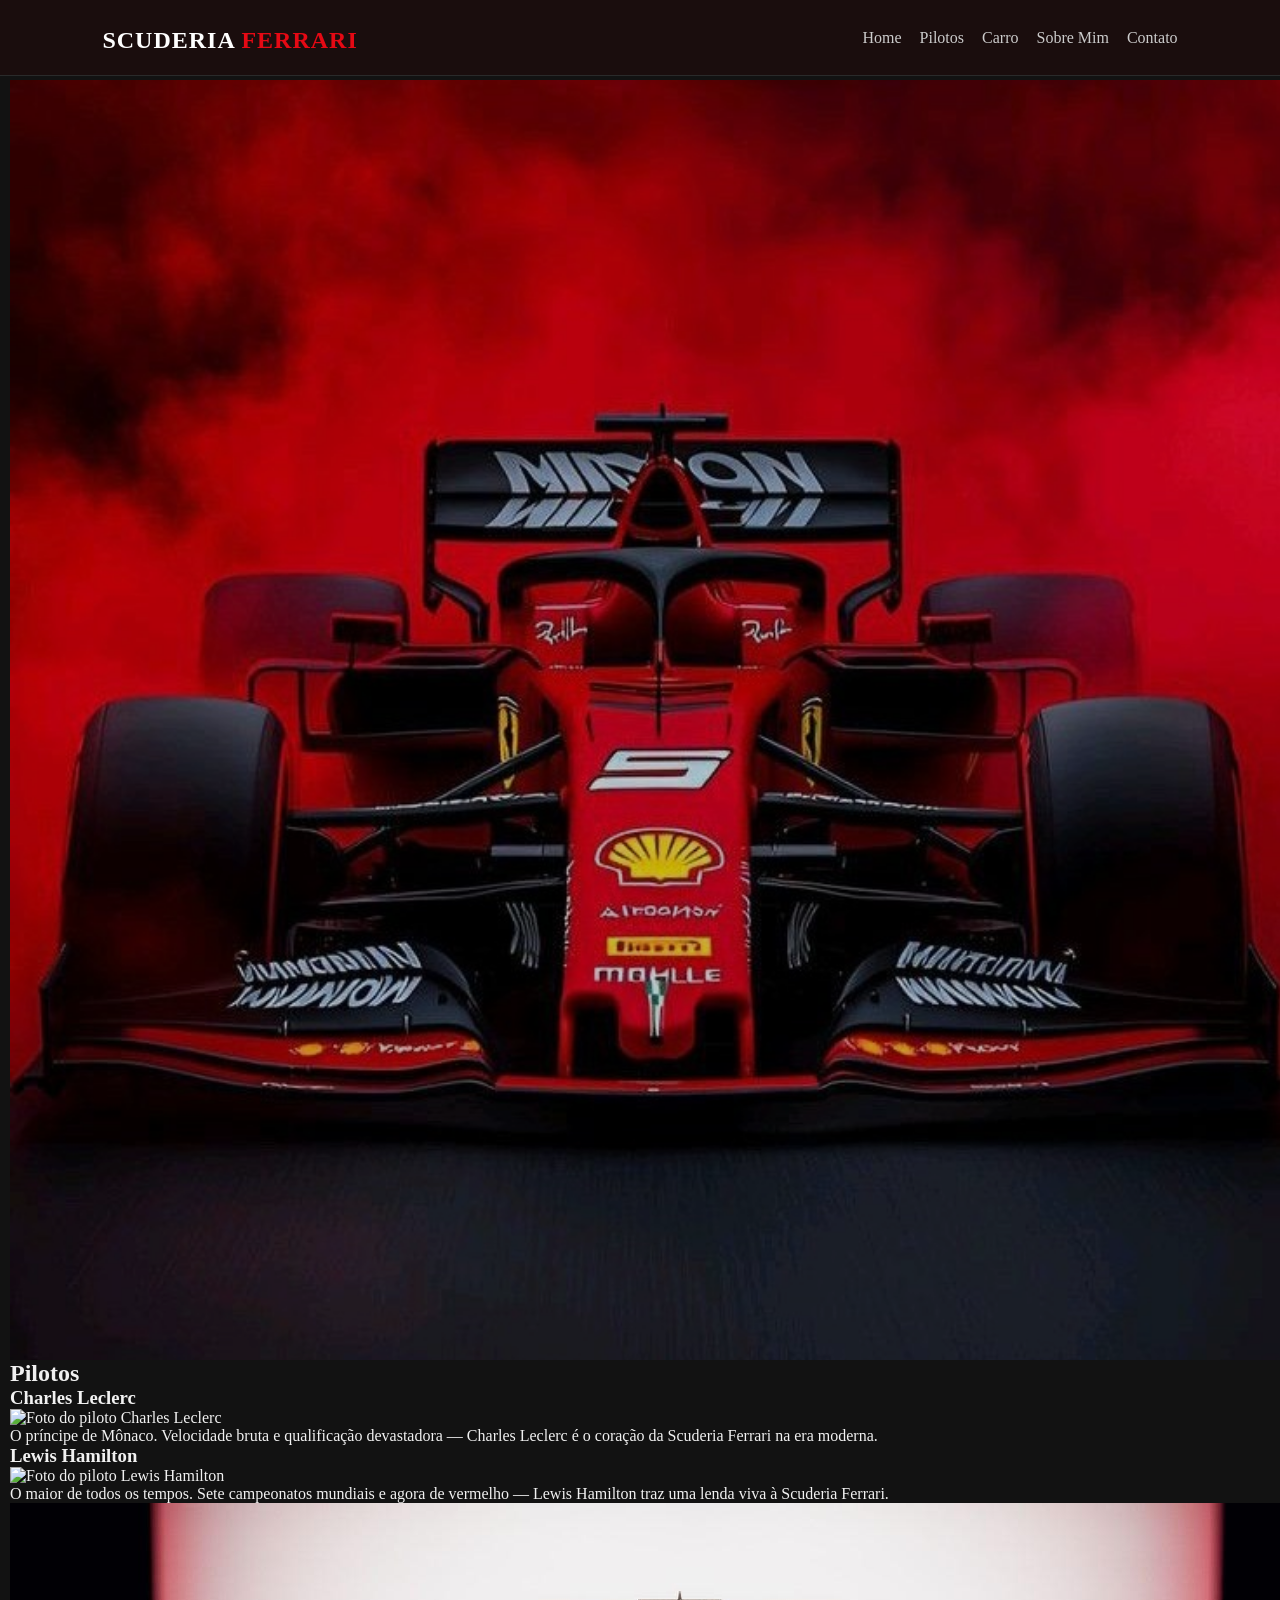
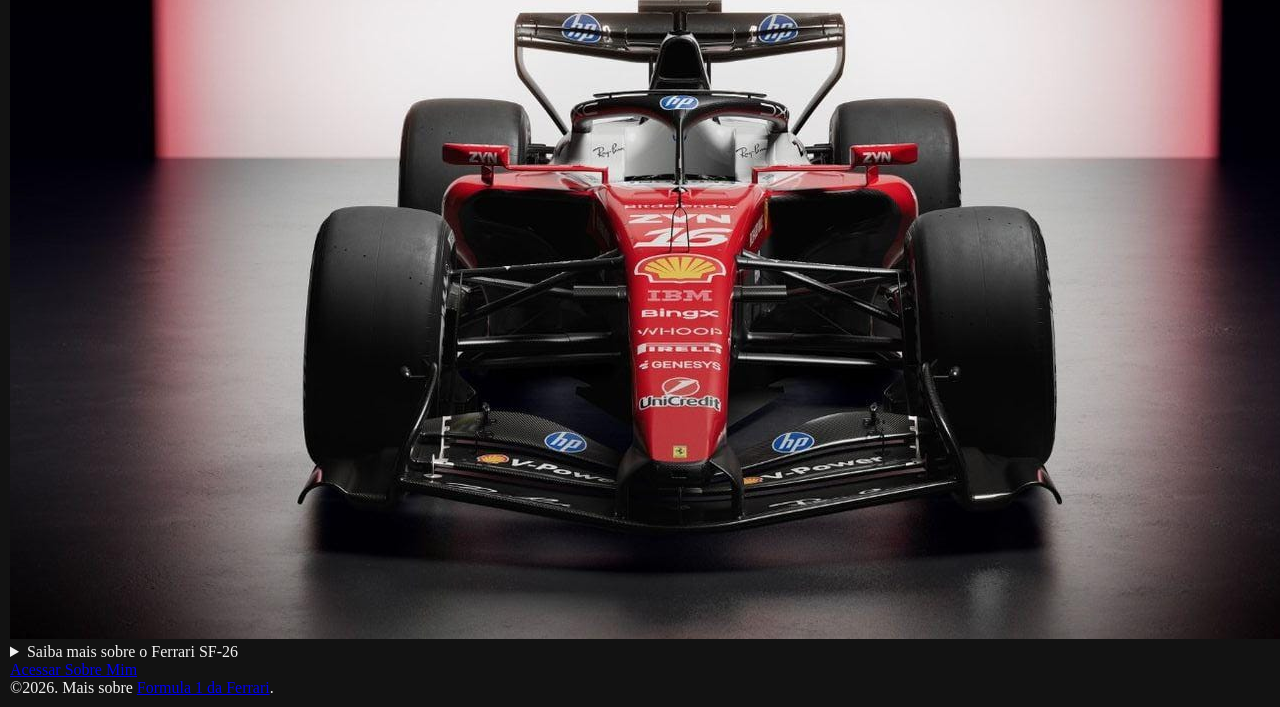
==== formula1.html @ da5e5fb4 "Modificacao do site" ====
<!doctype html>
<html lang="pt-BR">
  <head>
    <meta charset="UTF-8" />
    <meta name="viewport" content="width=device-width, initial-scale=1.0" />
    <title>Document</title>
    <link rel="stylesheet" href="css/formula1.css" />
  </head>
  <body>
    <header class="cabecalho">
      <h1><a href="#home">Scuderia <span>Ferrari</span></a></h1>
      <nav>
        <ul>
          <li><a href="#home">Home</a></li>
          <li><a href="#pilotos">Pilotos</a></li>
          <li><a href="#carros">Carro</a></li>
          <li><a href="#sobremim">Sobre Mim</a></li>
          <li><a href="#contato">Contato</a></li>
        </ul>
      </nav>
    </header>
    <main>
      <section>
        <div>
          <img class="fundo" src="img/formula1.1.jpg" alt="Carro de Formula 1" />
        </div>
      </section>

      <!--Pilotos-->
      <section id="pilotos" class="pilotos">
        <h2>Pilotos</h2>
        <div class="cartoes">
          <article class="imagem-leclerc">
            <h3>Charles Leclerc</h3>
            <div class="imagem">
              <img
                src="https://encrypted-tbn0.gstatic.com/images?q=tbn:ANd9GcQd-NwZJhmEZh3qUorU7AH2atCVchYpxUfhxE1GCTwKmQ&s=10"
                alt="Foto do piloto Charles Leclerc"
              />
            </div>
            O príncipe de Mônaco. Velocidade bruta e qualificação devastadora —
            Charles Leclerc é o coração da Scuderia Ferrari na era moderna.
          </article>
          <article class="imagem-hamilton">
            <h3>Lewis Hamilton</h3>
            <div class="imagem">
              <img
                src="https://encrypted-tbn0.gstatic.com/images?q=tbn:ANd9GcQjTmvlnV5s64yKafjnx7smWS7m5VfO9vGEkTtFbUllBQ&s=10"
                alt="Foto do piloto Lewis Hamilton"
              />
            </div>
            <p>
              O maior de todos os tempos. Sete campeonatos mundiais e agora de
              vermelho — Lewis Hamilton traz uma lenda viva à Scuderia Ferrari.
            </p>
          </article>
        </div>
      </section>
      <!--Carro-->
      <section id="carros" class="carro">
        <img src="img/carro.jpeg" alt="Carro de Fórmula 1 Ferrari SF-26" />
        <details>
          <summary>Saiba mais sobre o Ferrari SF-26</summary>
          <p>
            O SF-26 é fruto de uma das maiores revoluções regulamentares da história da F1. As regras trouxeram mudanças profundas tanto nos chassis e na aerodinâmica quanto na arquitetura da unidade de potência (motor).
          </p>
          <ul>
            <li><b>Aerodinâmica Ativa:</b> O carro conta com asas dianteiras e traseiras móveis operadas eletronicamente pelo piloto via comandos no volante. Esse sistema reduz a sustentação negativa (downforce) nas retas para aumentar a velocidade final e a reativa nas curvas.</li>
            <li><b>Suspensão:</b> A Ferrari adotou a configuração de suspensão Push-rod tanto na dianteira quanto na traseira para o SF-26, otimizando o fluxo de ar e a estabilidade.</li>
            <li><b>Unidade de Potência e Combustível:</b> Equipado com a motorização V6 turbo de 1,6 litro da Ferrari. A parte elétrica ganhou um peso muito maior no rendimento global (com o MGU-K fornecendo até 350 kW de potência eletrizada) e o carro utiliza combustíveis 100% sustentáveis.</li>
            <li><b>Dimensões e Peso:</b> O carro ficou ligeiramente mais leve (peso mínimo em torno de 770 kg com piloto e fluidos) e mais ágil que as gerações anteriores.</li>
          </ul>
        </details>
      </section>
      <div class="botao-sobremim"><a href="sobremim.html">Acessar Sobre Mim</a></div>
    </main>
    <!-- Rodapé -->
    <footer class="rodape">
      <p>&copy;2026. Mais sobre  <a href="https://www.formula1.com/en/teams/ferrari" target="_blank" title="Site da Formula1 Ferrari">Formula 1 da Ferrari</a>.</p>
    </footer>
  </body>
</html>
---- css/formula1.css ----
* {
  margin: 0;
  padding: 0;
  box-sizing: border-box;
}
html {
  background-color: #121212;
  color: #f1f1f1;
}
body {
  margin: 10px;
}
.cabecalho {
  background-color: rgba(28, 14, 14, 0.9);
  position: fixed;
  top: 0;
  left: 0;
  width: 100%;
  display: flex;
  justify-content: space-between;
  align-items: center;
  padding: 1.2rem 8%;
  backdrop-filter: blur(10px);
  z-index: 1000;
  border-bottom: 1px solid #2a2a2a;
}

.cabecalho h1 a {
  font-size: 1.5rem;
  font-weight: 700;
  color: #ffffff;
  text-decoration: none;
  text-transform: uppercase;
  letter-spacing: 1px;
  transition: all 0.3s ease;
}
.cabecalho span{
  color: #e50914;
}
.cabecalho h1 a:hover{
  color: #e4f805;
}
.cabecalho nav ul{
  display: flex;
  list-style: none;
  gap: 18px;
}
.cabecalho nav a{
  color: #cccccc;
  text-decoration: none;
  font-size: 500;
  font-size: 1rem;
  transition: all 0.3s ease;
}
.cabecalho a:hover{
  color: #e4f805;
}
main{
  margin-top: 80px;
}
.fundo {
  width: 100vw;
  height: 100vw;
  max-height: 500%;
  object-fit: cover;
  display: block;
  filter: brightness(0.8);
  
}
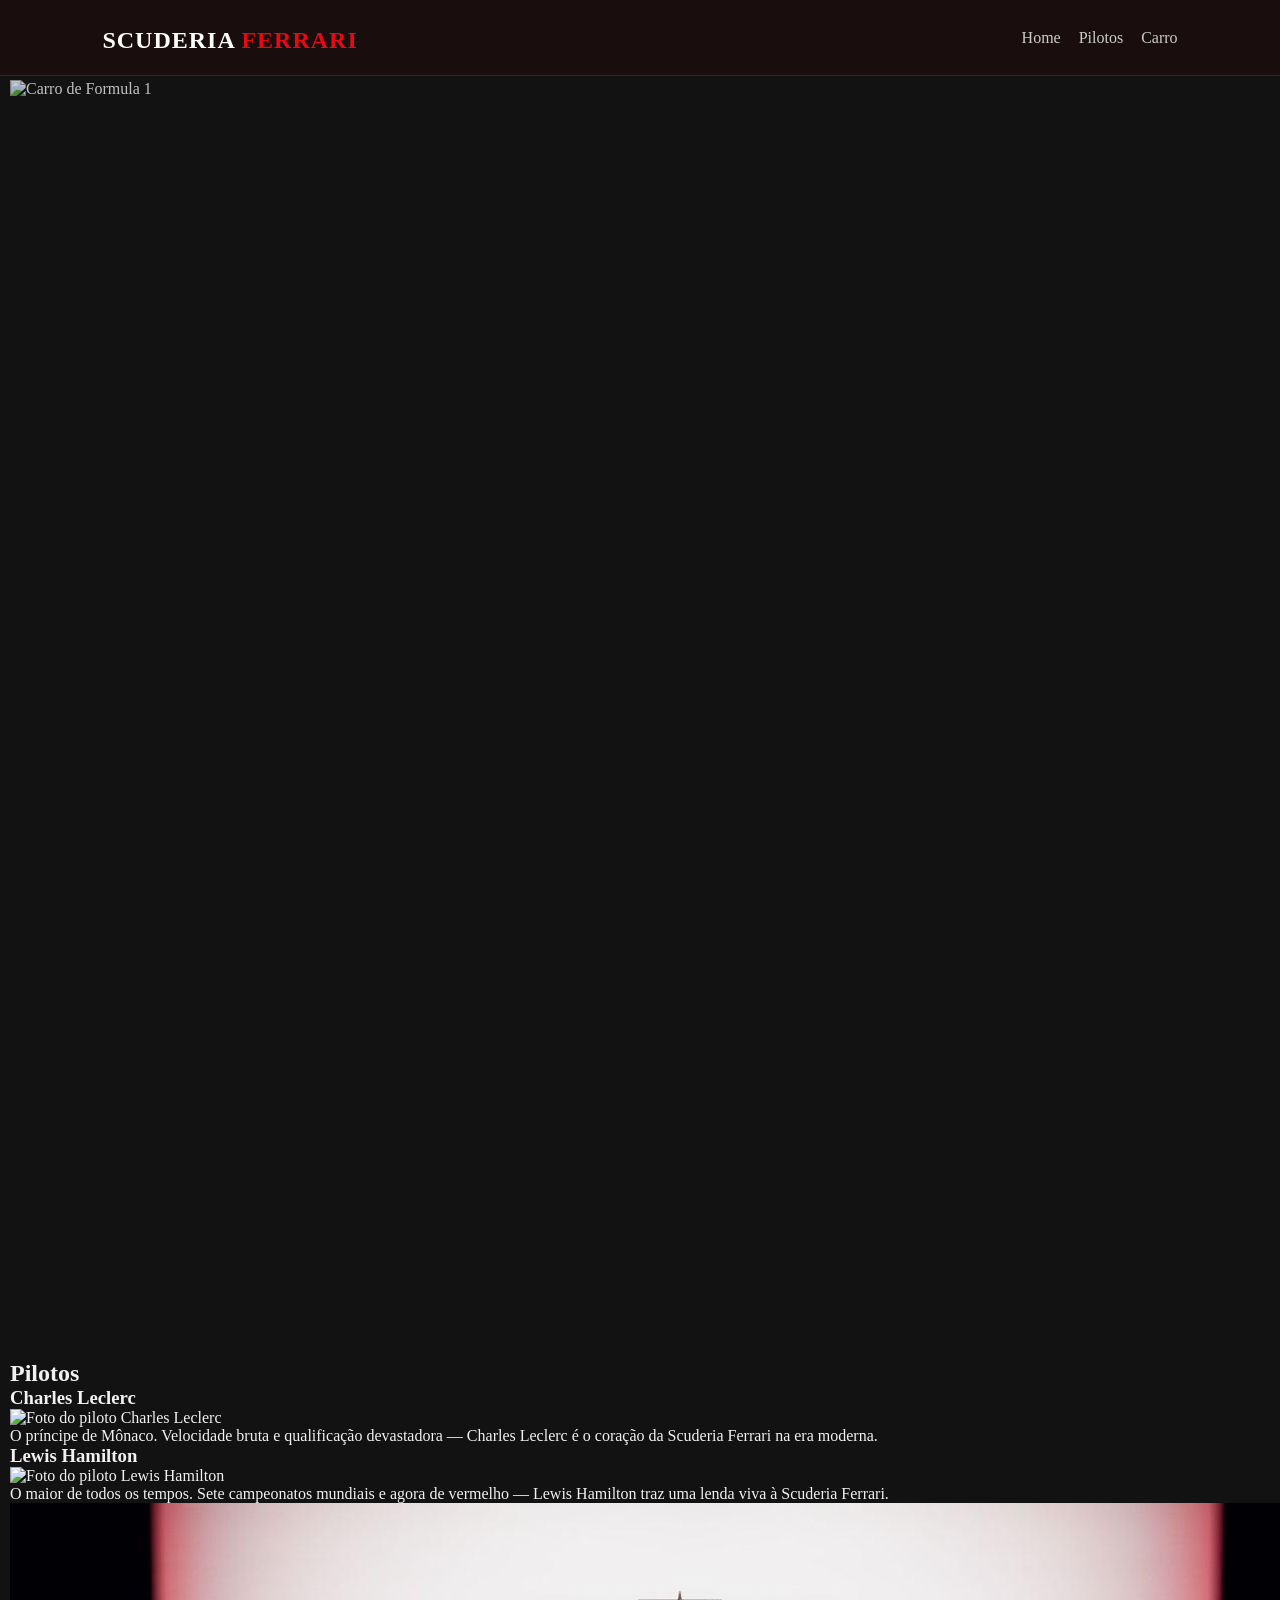
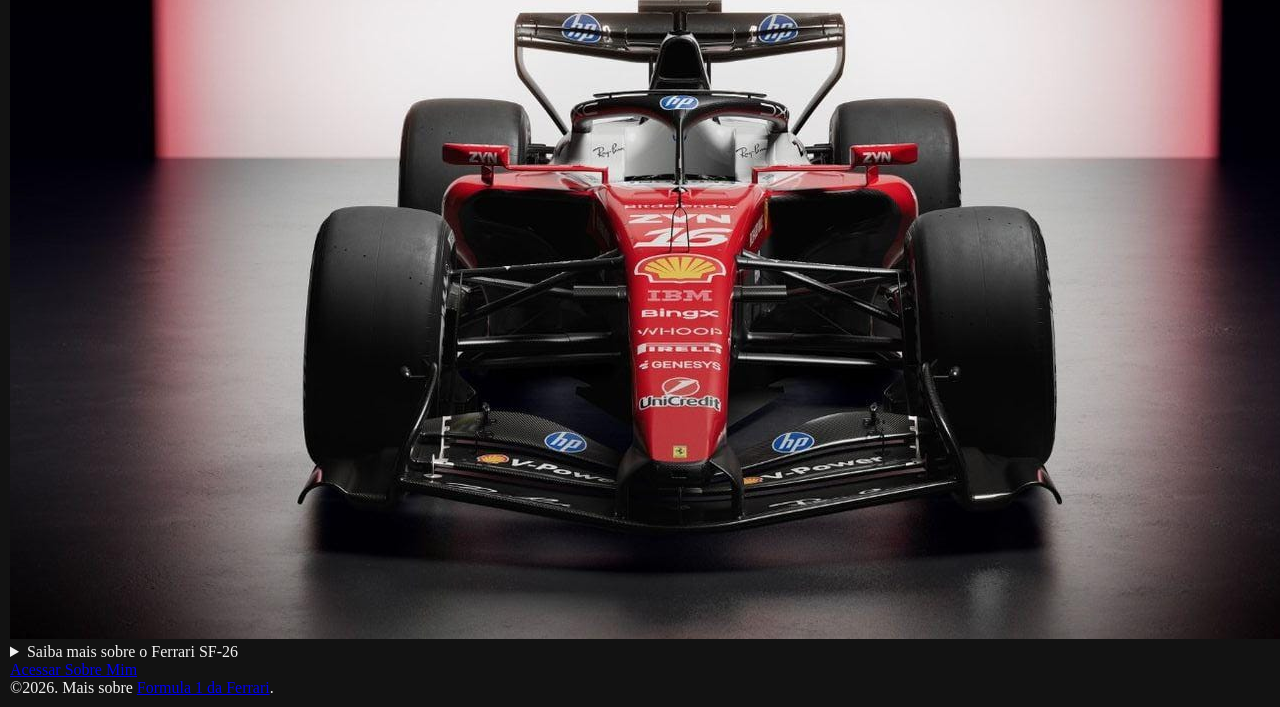
==== commit 51a5adf3: "Finalizacao Site Formula1" ====
--- a/formula1.html
+++ b/formula1.html
@@ -3,34 +3,33 @@
   <head>
     <meta charset="UTF-8" />
     <meta name="viewport" content="width=device-width, initial-scale=1.0" />
-    <title>Document</title>
+    <title>Formula1</title>
     <link rel="stylesheet" href="css/formula1.css" />
   </head>
   <body>
     <header class="cabecalho">
-      <h1><a href="#home">Scuderia <span>Ferrari</span></a></h1>
+      <h1>
+        <a href="#home">Scuderia <span>Ferrari</span></a>
+      </h1>
       <nav>
         <ul>
           <li><a href="#home">Home</a></li>
           <li><a href="#pilotos">Pilotos</a></li>
           <li><a href="#carros">Carro</a></li>
-          <li><a href="#sobremim">Sobre Mim</a></li>
-          <li><a href="#contato">Contato</a></li>
+
         </ul>
       </nav>
     </header>
     <main>
-      <section>
-        <div>
-          <img class="fundo" src="img/formula1.1.jpg" alt="Carro de Formula 1" />
-        </div>
+      <section class="banner">
+        <img class="fundo" src="https://cdn-1.motorsport.com/images/amp/Yv85rzE0/s1000/ferrari-sf-23-1.jpg" alt="Carro de Formula 1" />
       </section>
 
       <!--Pilotos-->
       <section id="pilotos" class="pilotos">
         <h2>Pilotos</h2>
         <div class="cartoes">
-          <article class="imagem-leclerc">
+          <article class="imagem-leclerc revelar">
             <h3>Charles Leclerc</h3>
             <div class="imagem">
               <img
@@ -41,7 +40,7 @@
             O príncipe de Mônaco. Velocidade bruta e qualificação devastadora —
             Charles Leclerc é o coração da Scuderia Ferrari na era moderna.
           </article>
-          <article class="imagem-hamilton">
+          <article class="imagem-hamilton revelar">
             <h3>Lewis Hamilton</h3>
             <div class="imagem">
               <img
@@ -62,21 +61,54 @@
         <details>
           <summary>Saiba mais sobre o Ferrari SF-26</summary>
           <p>
-            O SF-26 é fruto de uma das maiores revoluções regulamentares da história da F1. As regras trouxeram mudanças profundas tanto nos chassis e na aerodinâmica quanto na arquitetura da unidade de potência (motor).
+            O SF-26 é fruto de uma das maiores revoluções regulamentares da
+            história da F1. As regras trouxeram mudanças profundas tanto nos
+            chassis e na aerodinâmica quanto na arquitetura da unidade de
+            potência (motor).
           </p>
           <ul>
-            <li><b>Aerodinâmica Ativa:</b> O carro conta com asas dianteiras e traseiras móveis operadas eletronicamente pelo piloto via comandos no volante. Esse sistema reduz a sustentação negativa (downforce) nas retas para aumentar a velocidade final e a reativa nas curvas.</li>
-            <li><b>Suspensão:</b> A Ferrari adotou a configuração de suspensão Push-rod tanto na dianteira quanto na traseira para o SF-26, otimizando o fluxo de ar e a estabilidade.</li>
-            <li><b>Unidade de Potência e Combustível:</b> Equipado com a motorização V6 turbo de 1,6 litro da Ferrari. A parte elétrica ganhou um peso muito maior no rendimento global (com o MGU-K fornecendo até 350 kW de potência eletrizada) e o carro utiliza combustíveis 100% sustentáveis.</li>
-            <li><b>Dimensões e Peso:</b> O carro ficou ligeiramente mais leve (peso mínimo em torno de 770 kg com piloto e fluidos) e mais ágil que as gerações anteriores.</li>
+            <li>
+              <b>Aerodinâmica Ativa:</b> O carro conta com asas dianteiras e
+              traseiras móveis operadas eletronicamente pelo piloto via comandos
+              no volante. Esse sistema reduz a sustentação negativa (downforce)
+              nas retas para aumentar a velocidade final e a reativa nas curvas.
+            </li>
+            <li>
+              <b>Suspensão:</b> A Ferrari adotou a configuração de suspensão
+              Push-rod tanto na dianteira quanto na traseira para o SF-26,
+              otimizando o fluxo de ar e a estabilidade.
+            </li>
+            <li>
+              <b>Unidade de Potência e Combustível:</b> Equipado com a
+              motorização V6 turbo de 1,6 litro da Ferrari. A parte elétrica
+              ganhou um peso muito maior no rendimento global (com o MGU-K
+              fornecendo até 350 kW de potência eletrizada) e o carro utiliza
+              combustíveis 100% sustentáveis.
+            </li>
+            <li>
+              <b>Dimensões e Peso:</b> O carro ficou ligeiramente mais leve
+              (peso mínimo em torno de 770 kg com piloto e fluidos) e mais ágil
+              que as gerações anteriores.
+            </li>
           </ul>
         </details>
       </section>
-      <div class="botao-sobremim"><a href="sobremim.html">Acessar Sobre Mim</a></div>
+      <div class="botao-sobremim">
+        <a href="sobremim.html">Acessar Sobre Mim</a>
+      </div>
     </main>
     <!-- Rodapé -->
     <footer class="rodape">
-      <p>&copy;2026. Mais sobre  <a href="https://www.formula1.com/en/teams/ferrari" target="_blank" title="Site da Formula1 Ferrari">Formula 1 da Ferrari</a>.</p>
+      <p>
+        &copy;2026. Mais sobre
+        <a
+          href="https://www.formula1.com/en/teams/ferrari"
+          target="_blank"
+          title="Site da Formula1 Ferrari"
+          >Formula 1 da Ferrari</a
+        >.
+      </p>
     </footer>
+    <script src="script.js"></script>
   </body>
 </html>
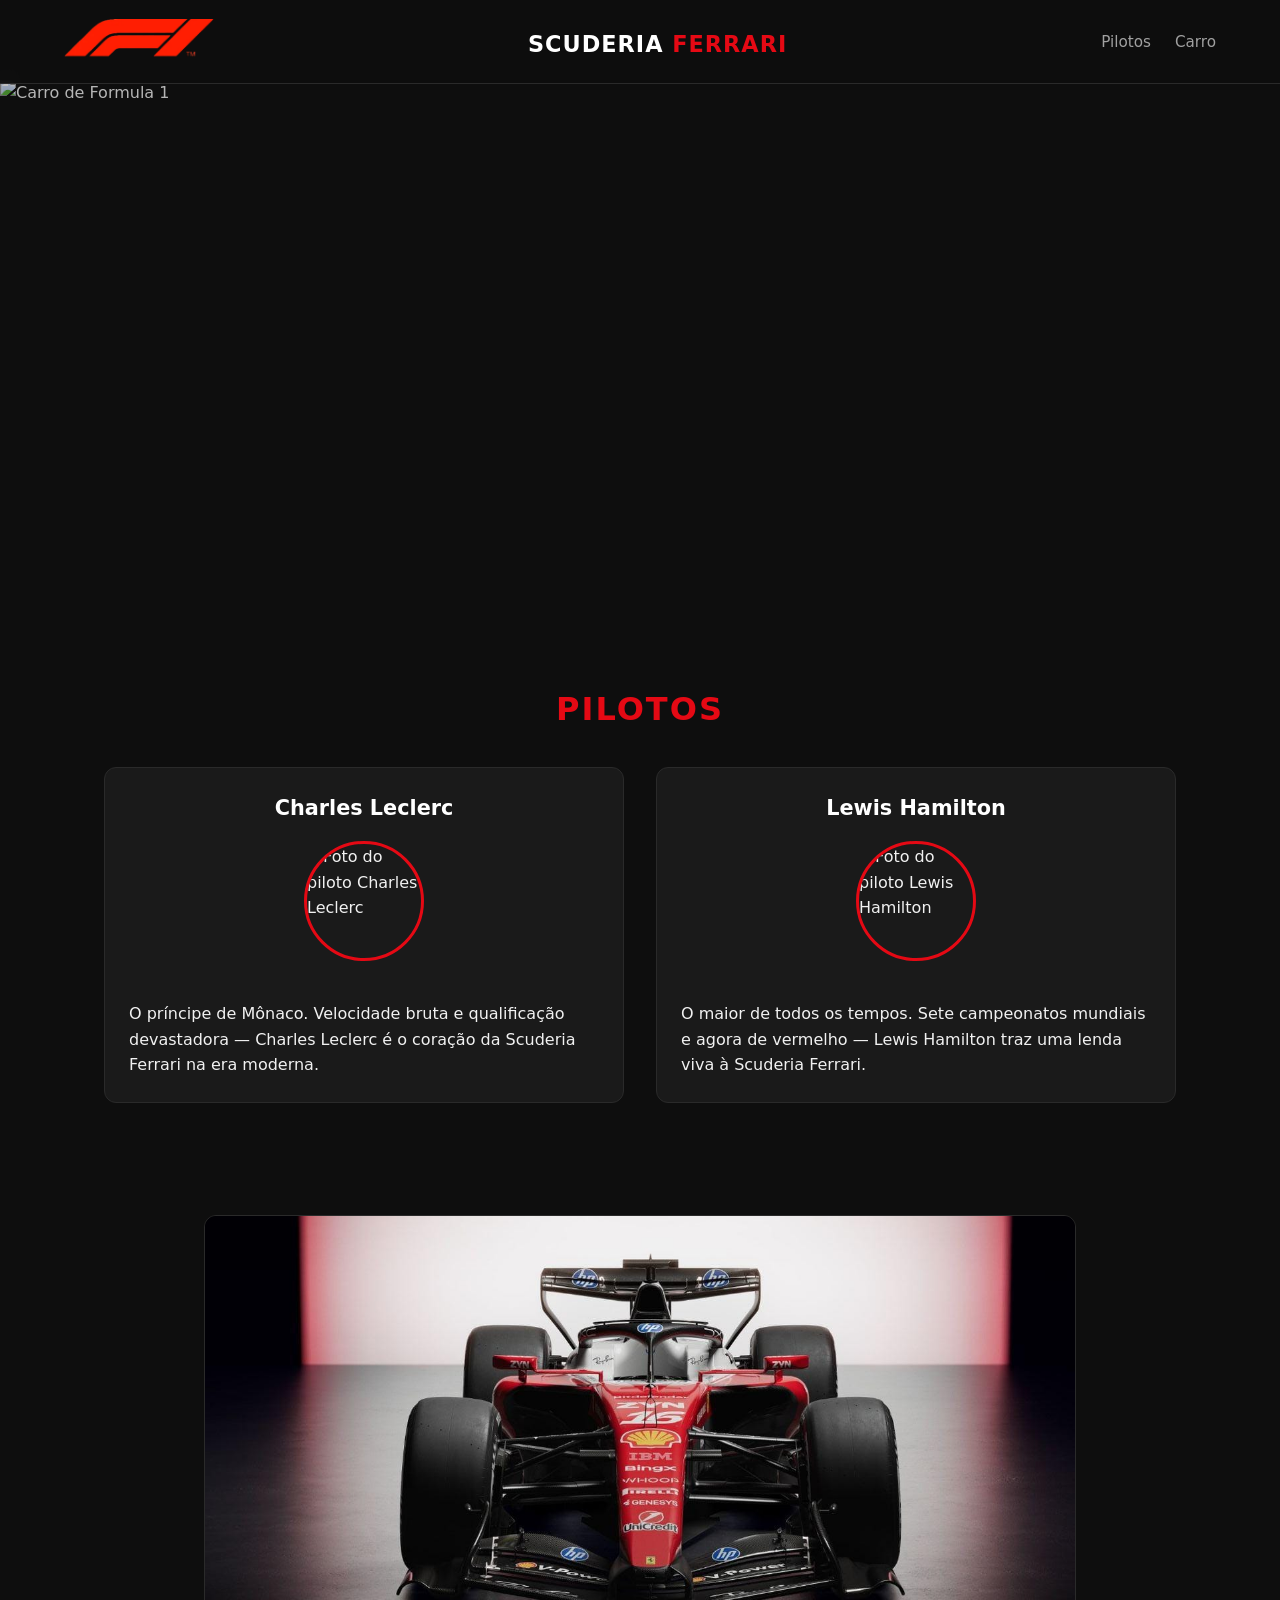
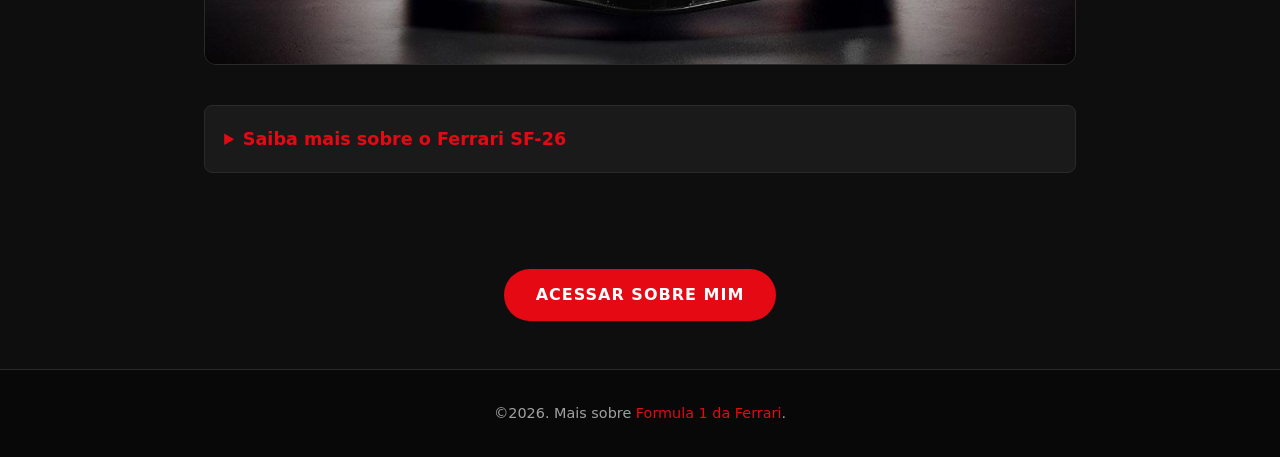
==== commit c4fe186c: "adicionando  area de feedback e a logo - correcao de código" ====
--- a/formula1.html
+++ b/formula1.html
@@ -8,21 +8,25 @@
   </head>
   <body>
     <header class="cabecalho">
+      <img src="img/logof1.png" alt="Logo da formula 1" loading="lazy" />
       <h1>
         <a href="#home">Scuderia <span>Ferrari</span></a>
       </h1>
       <nav>
         <ul>
-          <li><a href="#home">Home</a></li>
           <li><a href="#pilotos">Pilotos</a></li>
           <li><a href="#carros">Carro</a></li>
-
         </ul>
       </nav>
     </header>
-    <main>
+    <main id="home">
       <section class="banner">
-        <img class="fundo" src="https://cdn-1.motorsport.com/images/amp/Yv85rzE0/s1000/ferrari-sf-23-1.jpg" alt="Carro de Formula 1" />
+        <img
+          class="fundo"
+          src="https://cdn-1.motorsport.com/images/amp/Yv85rzE0/s1000/ferrari-sf-23-1.jpg"
+          alt="Carro de Formula 1"
+          loading="lazy"
+        />
       </section>
 
       <!--Pilotos-->
@@ -35,6 +39,7 @@
               <img
                 src="https://encrypted-tbn0.gstatic.com/images?q=tbn:ANd9GcQd-NwZJhmEZh3qUorU7AH2atCVchYpxUfhxE1GCTwKmQ&s=10"
                 alt="Foto do piloto Charles Leclerc"
+                loading="lazy"
               />
             </div>
             O príncipe de Mônaco. Velocidade bruta e qualificação devastadora —
@@ -46,6 +51,7 @@
               <img
                 src="https://encrypted-tbn0.gstatic.com/images?q=tbn:ANd9GcQjTmvlnV5s64yKafjnx7smWS7m5VfO9vGEkTtFbUllBQ&s=10"
                 alt="Foto do piloto Lewis Hamilton"
+                loading="lazy"
               />
             </div>
             <p>
--- a/css/formula1.css
+++ b/css/formula1.css
@@ -3,67 +3,304 @@
   padding: 0;
   box-sizing: border-box;
 }
+:root {
+  --cor-fundo: #0e0e0e;
+  --cor-card: #1a1a1a;
+  --cor-texto: #f1f1f1;
+  --cor-texto-mutado: #a0a0a0;
+  --cor-vermelho-ferrari: #e50914;
+  --cor-amarelo-destaque: #e4f805;
+  --cor-borda: #2a2a2a;
+  --fonte-principal: "Segoe UI", system-ui, -apple-system, sans-serif;
+}
 html {
-  background-color: #121212;
-  color: #f1f1f1;
-}
+  scroll-behavior: smooth;
+  background-color: var(--cor-fundo);
+  color: var(--cor-texto);
+  font-family: var(--fonte-principal);
+}
+
 body {
-  margin: 10px;
+  line-height: 1.6;
+  padding-top: 80px;
+}
+
+/* Estado inicial (oculto e levemente deslocado para baixo) */
+.revelar {
+  opacity: 0;
+  transform: translateY(40px);
+  transition:
+    opacity 0.8s cubic-bezier(0.25, 1, 0.5, 1),
+    transform 0.8s cubic-bezier(0.25, 1, 0.5, 1);
+  will-change: opacity, transform;
+}
+
+/* Estado ativo (ativado via JS ao rolar a tela) */
+.revelar.revelado {
+  opacity: 1;
+  transform: translateY(0);
+}
+
+/* Efeito em cascata (delay) para cartões lado a lado */
+.cartoes article:nth-child(1) {
+  transition-delay: 0.1s;
+}
+.cartoes article:nth-child(2) {
+  transition-delay: 0.3s;
 }
 .cabecalho {
-  background-color: rgba(28, 14, 14, 0.9);
+  display: flex;
+  justify-content: space-between;
+  align-items: center;
   position: fixed;
   top: 0;
   left: 0;
   width: 100%;
-  display: flex;
-  justify-content: space-between;
-  align-items: center;
-  padding: 1.2rem 8%;
+  padding: 1rem 5%;
+  background-color: rgba(14, 14, 14, 0.95);
   backdrop-filter: blur(10px);
   z-index: 1000;
-  border-bottom: 1px solid #2a2a2a;
-}
-
+  border-bottom: 1px solid var(--cor-borda);
+}
+.cabecalho img {
+  max-height: 45px;
+  width: auto;
+  object-fit: contain;
+}
 .cabecalho h1 a {
-  font-size: 1.5rem;
-  font-weight: 700;
+  font-size: 1.4rem;
+  font-weight: 800;
   color: #ffffff;
   text-decoration: none;
   text-transform: uppercase;
   letter-spacing: 1px;
-  transition: all 0.3s ease;
-}
-.cabecalho span{
-  color: #e50914;
-}
-.cabecalho h1 a:hover{
-  color: #e4f805;
-}
-.cabecalho nav ul{
+  transition: color 0.3s ease;
+}
+.cabecalho span {
+  color: var(--cor-vermelho-ferrari);
+}
+
+.cabecalho h1 a:hover {
+  color: var(--cor-amarelo-destaque);
+}
+.cabecalho nav ul {
   display: flex;
   list-style: none;
-  gap: 18px;
-}
-.cabecalho nav a{
-  color: #cccccc;
+  gap: 1.5rem;
+}
+
+.cabecalho nav a {
+  color: var(--cor-texto-mutado);
   text-decoration: none;
-  font-size: 500;
-  font-size: 1rem;
-  transition: all 0.3s ease;
-}
-.cabecalho a:hover{
-  color: #e4f805;
-}
-main{
-  margin-top: 80px;
-}
+  font-weight: 500;
+  font-size: 0.95rem;
+  transition: color 0.3s ease;
+}
+
+.cabecalho nav a:hover {
+  color: var(--cor-amarelo-destaque);
+}
+
+/*banner*/
+.banner {
+  width: 100%;
+  height: 60vh;
+  position: relative;
+  overflow: hidden;
+}
+
 .fundo {
-  width: 100vw;
-  height: 100vw;
-  max-height: 500%;
+  width: 100%;
+  height: 100%;
   object-fit: cover;
   display: block;
-  filter: brightness(0.8);
+  filter: brightness(0.75);
+}
+
+.pilotos {
+  padding: 4rem 5%;
+  max-width: 1200px;
+  margin: 0 auto;
+}
+
+.pilotos h2 {
+  font-size: 2rem;
+  text-transform: uppercase;
+  letter-spacing: 2px;
+  margin-bottom: 2rem;
+  text-align: center;
+  color: var(--cor-vermelho-ferrari);
+}
+
+.cartoes {
+  display: grid;
+  grid-template-columns: repeat(auto-fit, minmax(280px, 1fr));
+  gap: 2rem;
+}
+.cartoes article {
+  background-color: var(--cor-card);
+  border: 1px solid var(--cor-borda);
+  border-radius: 12px;
+  padding: 1.5rem;
+  display: flex;
+  flex-direction: column;
+  gap: 1rem;
+  transition:
+    transform 0.3s ease,
+    border-color 0.3s ease;
+}
+
+.cartoes article:hover {
+  transform: translateY(-5px);
+  border-color: var(--cor-vermelho-ferrari);
+}
+
+.cartoes h3 {
+  display: flex;
+  flex-direction: column;
+  align-items: center;
+  font-size: 1.3rem;
+  color: #ffffff;
+}
+
+.cartoes .imagem {
+  width: 120px;
+  height: 120px;
+  margin: 0 auto 1.5rem;
+  border-radius: 50%;
+  overflow: hidden;
+  border: 3px solid #e50914;
+}
+.cartoes .imagem img {
+  width: 100%;
+  height: 100%;
+  object-fit: cover;
+}
+.carro {
+  padding: 3rem 5%;
+  max-width: 1000px;
+  margin: 0 auto;
+}
+
+.carro > img {
+  width: 100%;
+  max-height: 450px;
+  object-fit: cover;
+  border-radius: 12px;
+  margin-bottom: 2rem;
+  border: 1px solid var(--cor-borda);
+}
+
+details {
+  background-color: var(--cor-card);
+  border: 1px solid var(--cor-borda);
+  border-radius: 8px;
+  padding: 1.2rem;
+  cursor: pointer;
   
-}+}
+details:hover {
+  transition:
+    background-color 0.3s ease,
+    transform 0.2s ease;
+    
+}
+summary {
+  font-weight: bold;
+  font-size: 1.1rem;
+  color: var(--cor-vermelho-ferrari);
+  outline: none;
+}
+summary:hover {
+  color: var(--cor-amarelo-destaque);
+  transform: scale(1.05);
+  
+}
+details p {
+  margin: 1rem 0;
+  color: var(--cor-texto-mutado);
+}
+
+details ul {
+  list-style: none;
+  display: flex;
+  flex-direction: column;
+  gap: 1rem;
+}
+
+details li b {
+  color: #ffffff;
+}
+
+.botao-sobremim {
+  text-align: center;
+  margin: 3rem 0;
+}
+
+.botao-sobremim a {
+  display: inline-block;
+  padding: 0.8rem 2rem;
+  background-color: var(--cor-vermelho-ferrari);
+  color: #ffffff;
+  text-decoration: none;
+  font-weight: 700;
+  border-radius: 30px;
+  text-transform: uppercase;
+  letter-spacing: 1px;
+  transition:
+    background-color 0.3s ease,
+    transform 0.2s ease;
+}
+
+.botao-sobremim a:hover {
+  color: #e4f805;
+  background-color: #b30009;
+  transform: scale(1.05);
+  transform: translateY(-3px);
+  box-shadow: 0 5px 15px rgb(42, 9, 10);
+  transform: translateY(-3px);
+  box-shadow: 0 5px 15px rgba(229, 9, 20, 0.4);
+}
+.rodape {
+  text-align: center;
+  padding: 2rem 5%;
+  border-top: 1px solid var(--cor-borda);
+  background-color: #080808;
+  color: var(--cor-texto-mutado);
+  font-size: 0.9rem;
+}
+
+.rodape a {
+  color: var(--cor-vermelho-ferrari);
+  text-decoration: none;
+}
+
+.rodape a:hover {
+  text-decoration: underline;
+}
+/*Responsividade*/
+@media (max-width: 768px) {
+  body {
+    padding-top: 110px;
+  }
+
+  .cabecalho {
+    flex-direction: column;
+    gap: 0.8rem;
+    padding: 0.8rem 2%;
+  }
+
+  .cabecalho nav ul {
+    gap: 1rem;
+    flex-wrap: wrap;
+    justify-content: center;
+  }
+
+  .banner {
+    height: 40vh;
+  }
+
+  .pilotos {
+    padding: 2rem 5%;
+  }
+}
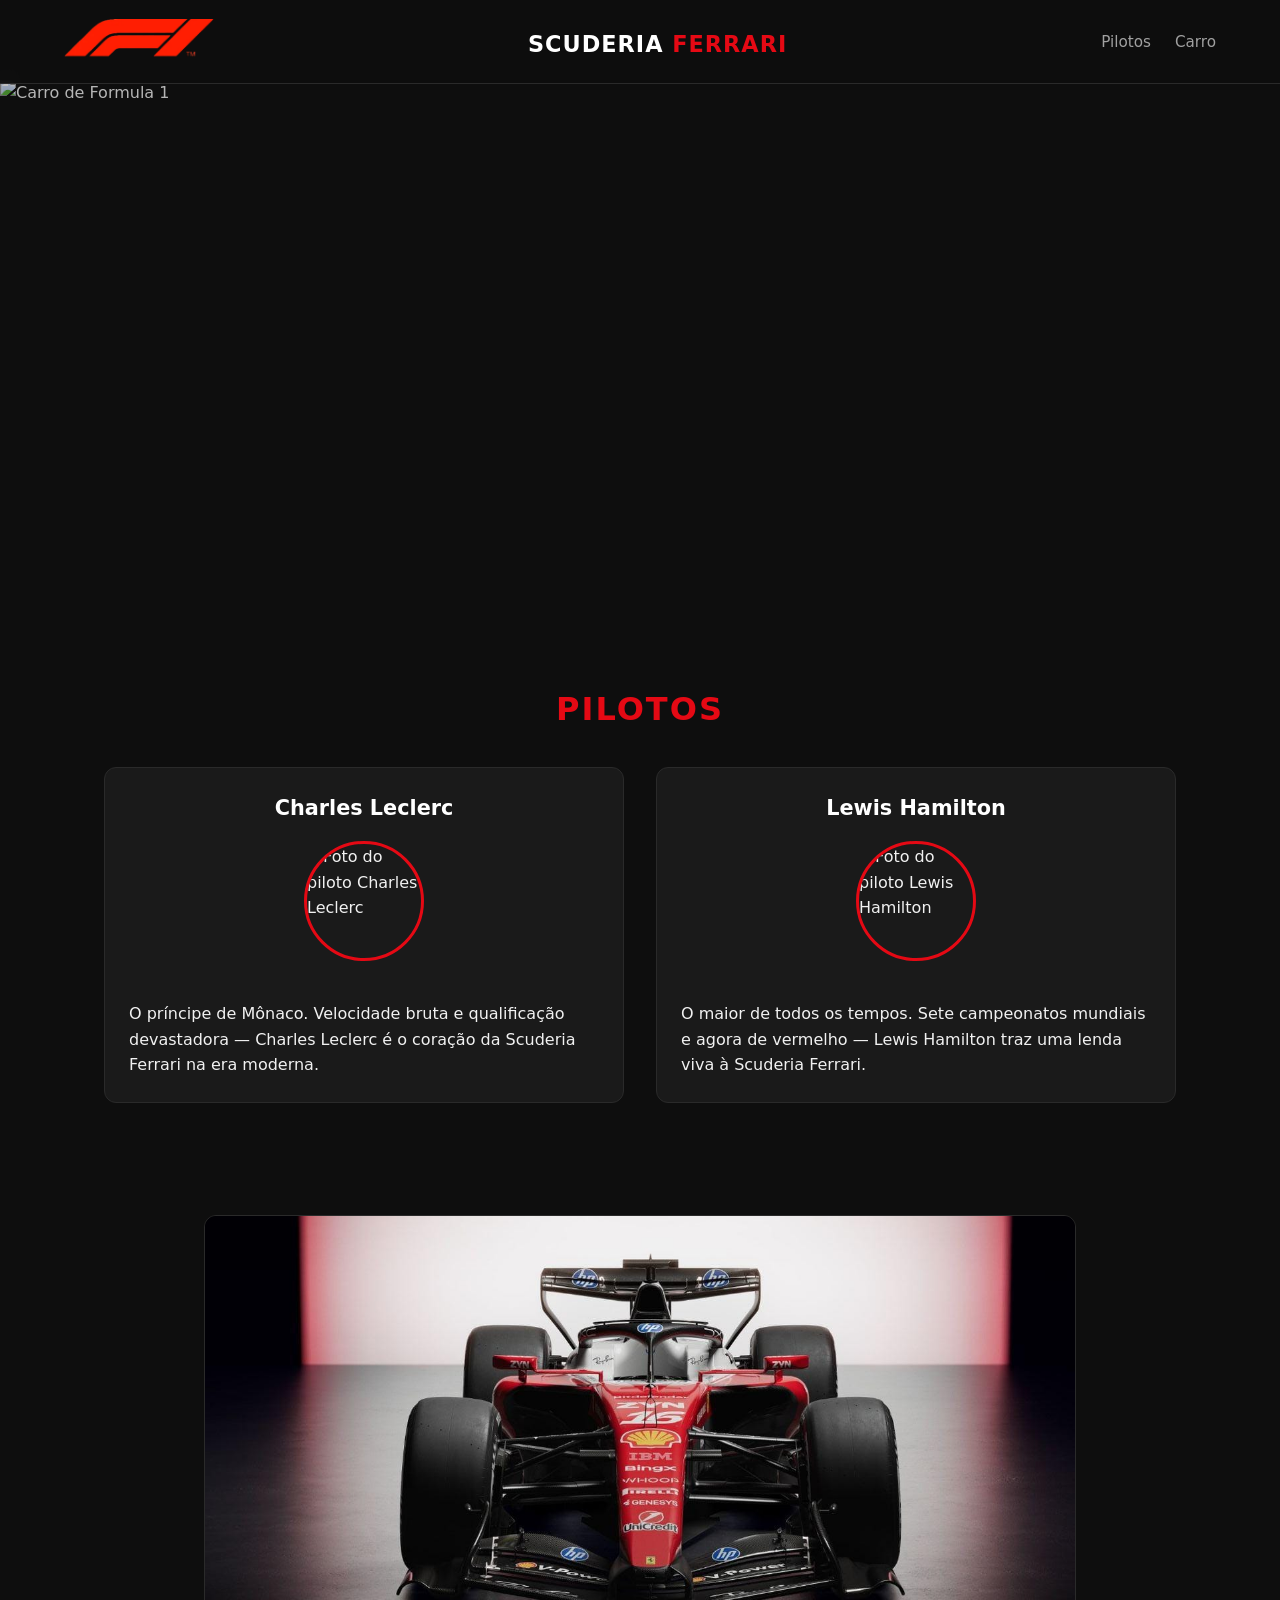
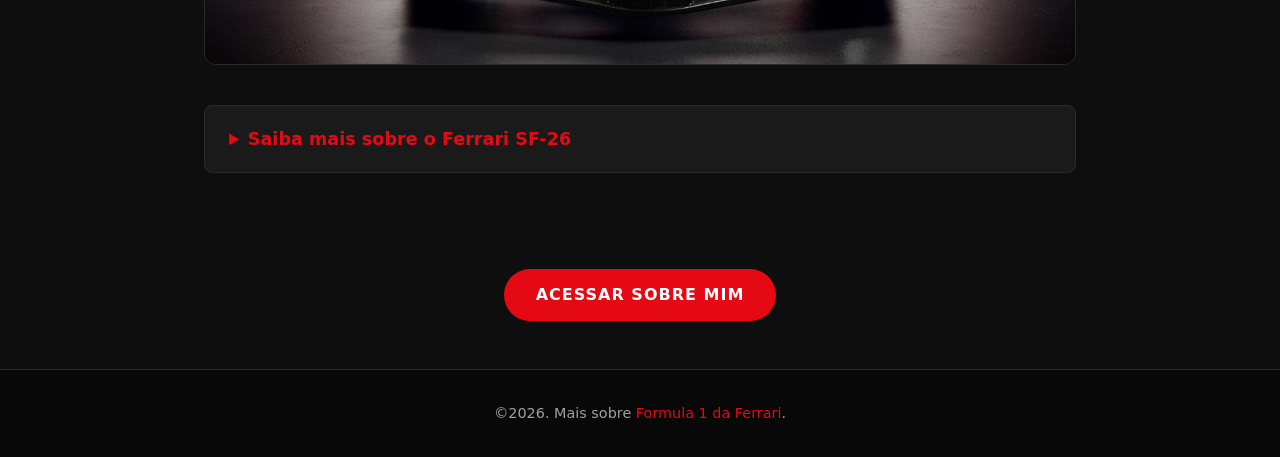
==== commit d4e7004e: "atualizacao animacoes" ====
--- a/formula1.html
+++ b/formula1.html
@@ -64,7 +64,7 @@
       <!--Carro-->
       <section id="carros" class="carro">
         <img src="img/carro.jpeg" alt="Carro de Fórmula 1 Ferrari SF-26" />
-        <details>
+        <details class="saibamais">
           <summary>Saiba mais sobre o Ferrari SF-26</summary>
           <p>
             O SF-26 é fruto de uma das maiores revoluções regulamentares da
--- a/css/formula1.css
+++ b/css/formula1.css
@@ -67,6 +67,10 @@
   width: auto;
   object-fit: contain;
 }
+.cabecalho img:hover {
+  transform: translateY(-5px);
+  border-color: var(--cor-vermelho-ferrari);
+}
 .cabecalho h1 a {
   font-size: 1.4rem;
   font-weight: 800;
@@ -82,6 +86,7 @@
 
 .cabecalho h1 a:hover {
   color: var(--cor-amarelo-destaque);
+  
 }
 .cabecalho nav ul {
   display: flex;
@@ -190,45 +195,45 @@
   margin-bottom: 2rem;
   border: 1px solid var(--cor-borda);
 }
-
-details {
+.saibamais {
   background-color: var(--cor-card);
   border: 1px solid var(--cor-borda);
   border-radius: 8px;
   padding: 1.2rem;
   cursor: pointer;
-  
-}
-details:hover {
   transition:
-    background-color 0.3s ease,
-    transform 0.2s ease;
-    
+    transform 0.3s ease,
+    border-color 0.3s ease;
+}
+.saibamais:hover {
+  transition: background-color 0.3s ease;
+  transform: translateY(-5px);
+  border-color: var(--cor-vermelho-ferrari);
 }
 summary {
   font-weight: bold;
   font-size: 1.1rem;
   color: var(--cor-vermelho-ferrari);
   outline: none;
+  padding-left:5px ;
 }
 summary:hover {
   color: var(--cor-amarelo-destaque);
   transform: scale(1.05);
-  
-}
-details p {
+}
+.saibamais p {
   margin: 1rem 0;
   color: var(--cor-texto-mutado);
 }
 
-details ul {
+.saibamais ul {
   list-style: none;
   display: flex;
   flex-direction: column;
   gap: 1rem;
 }
 
-details li b {
+.saibamais li b {
   color: #ffffff;
 }
 
